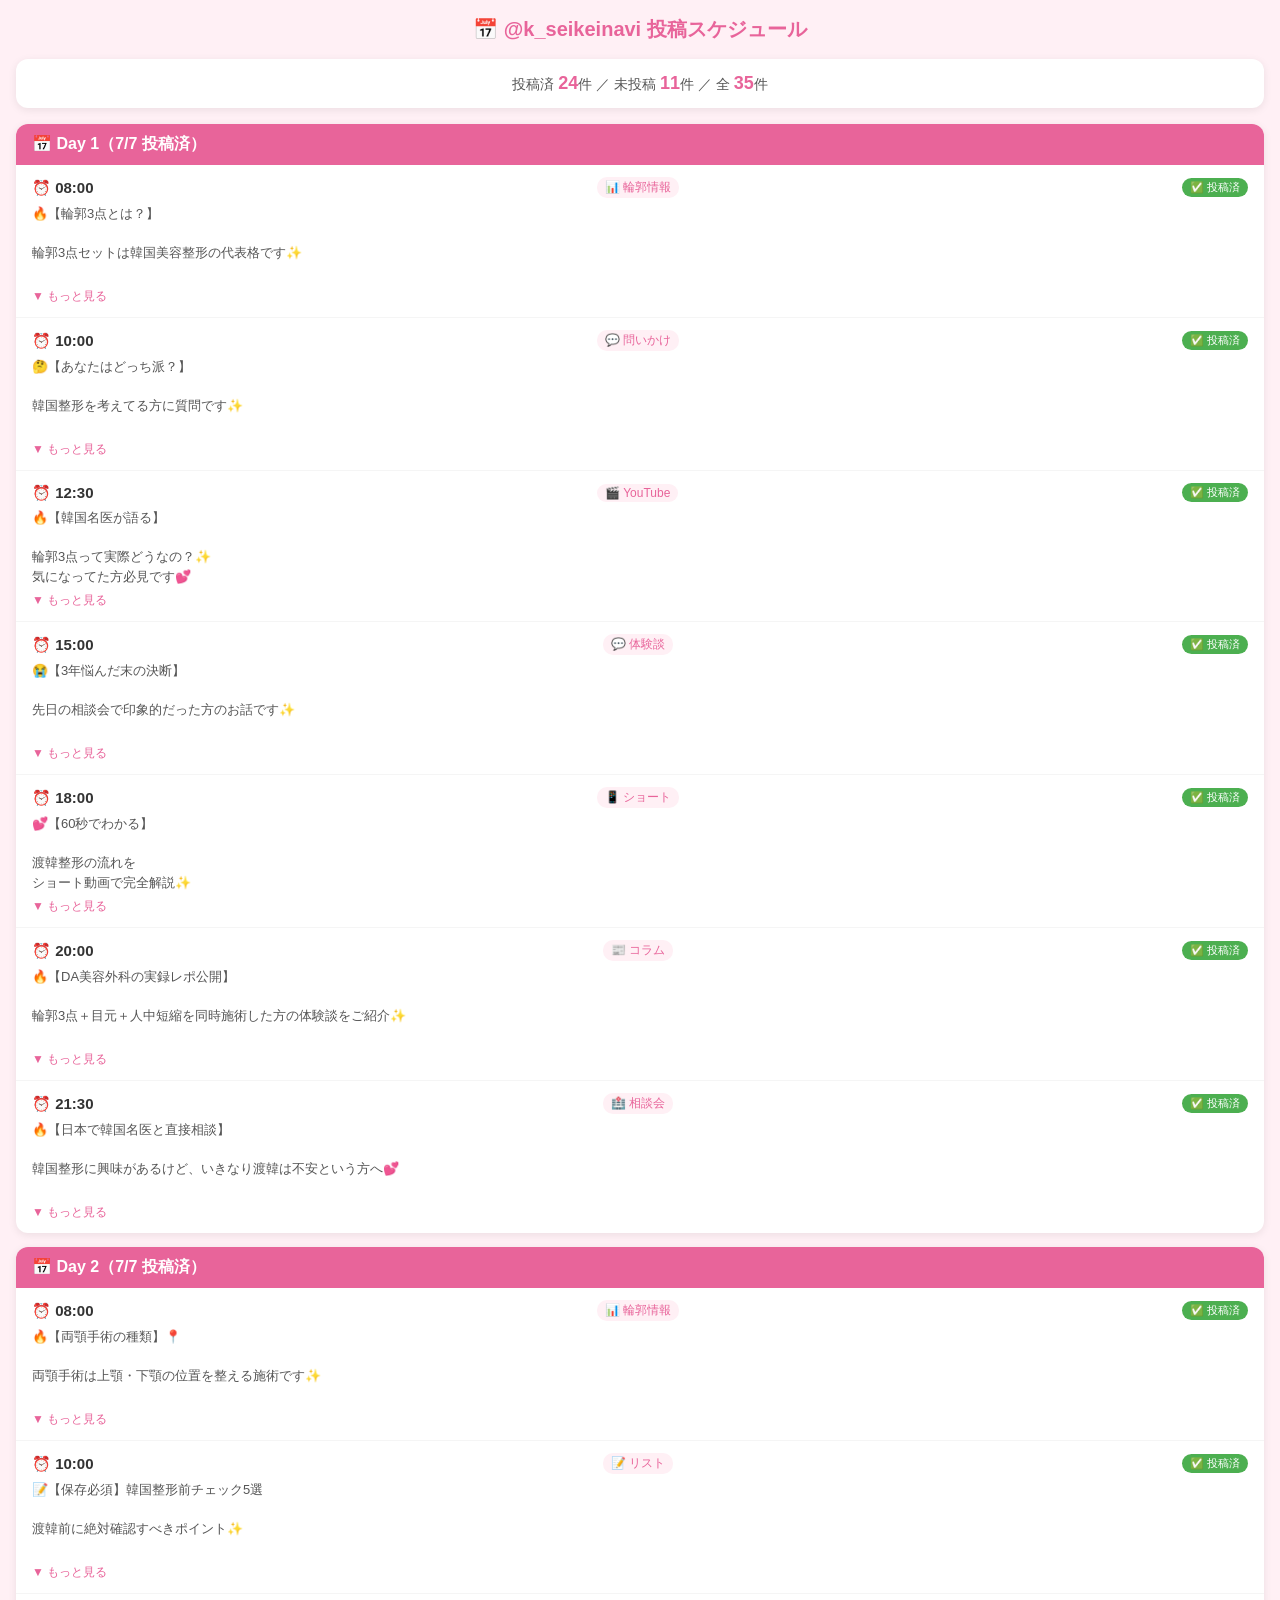
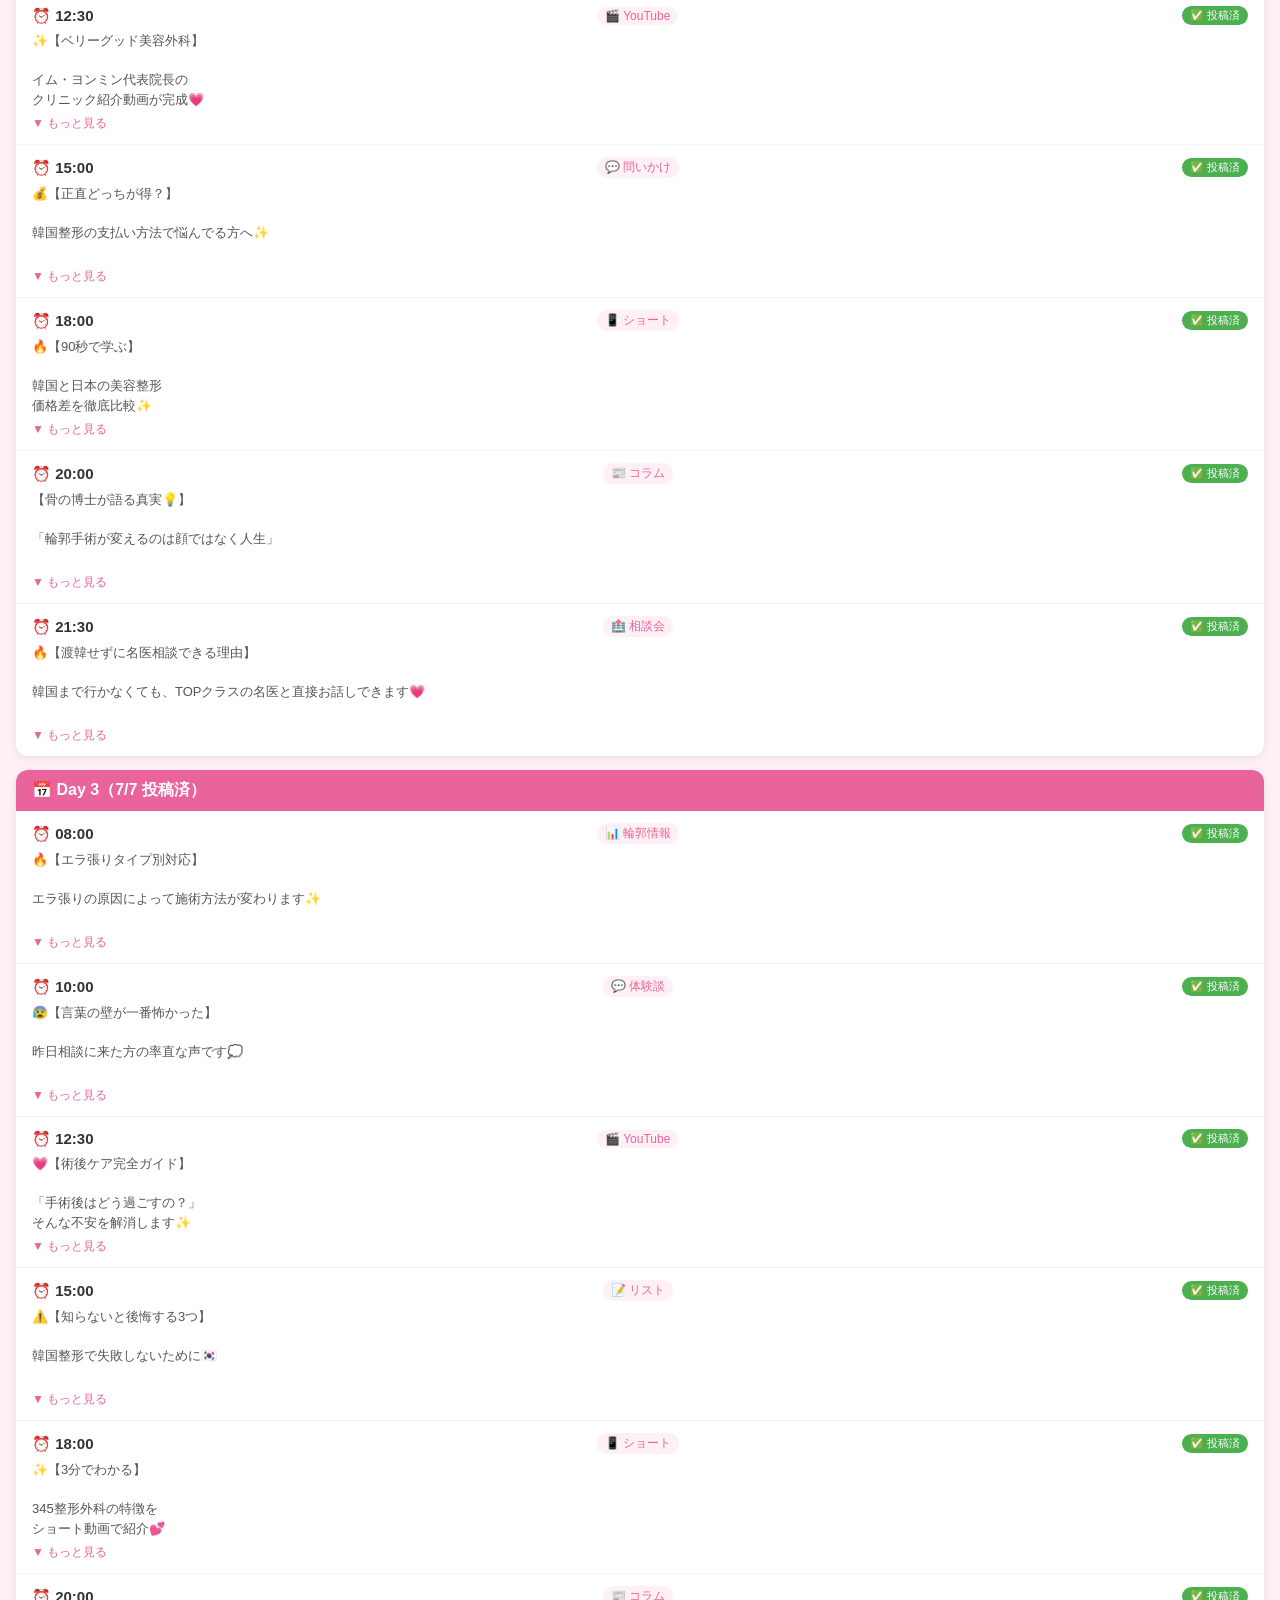
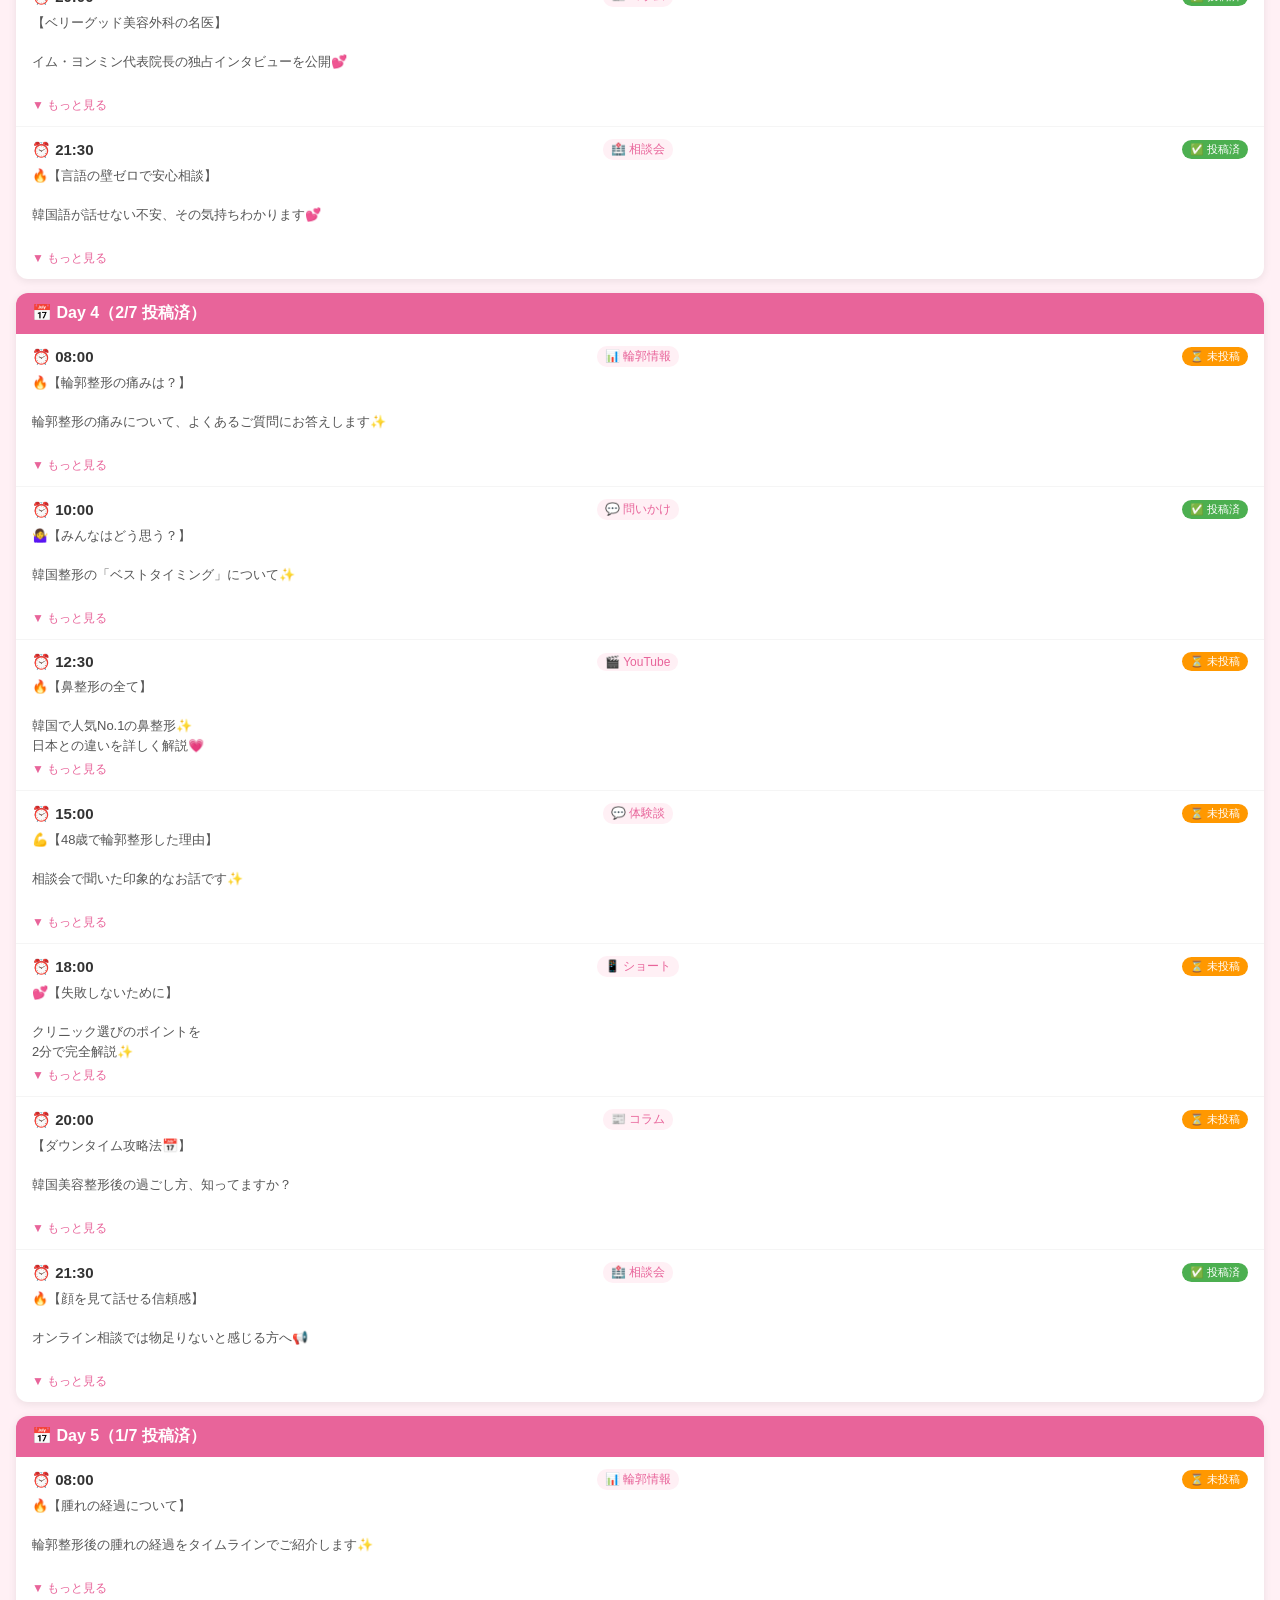
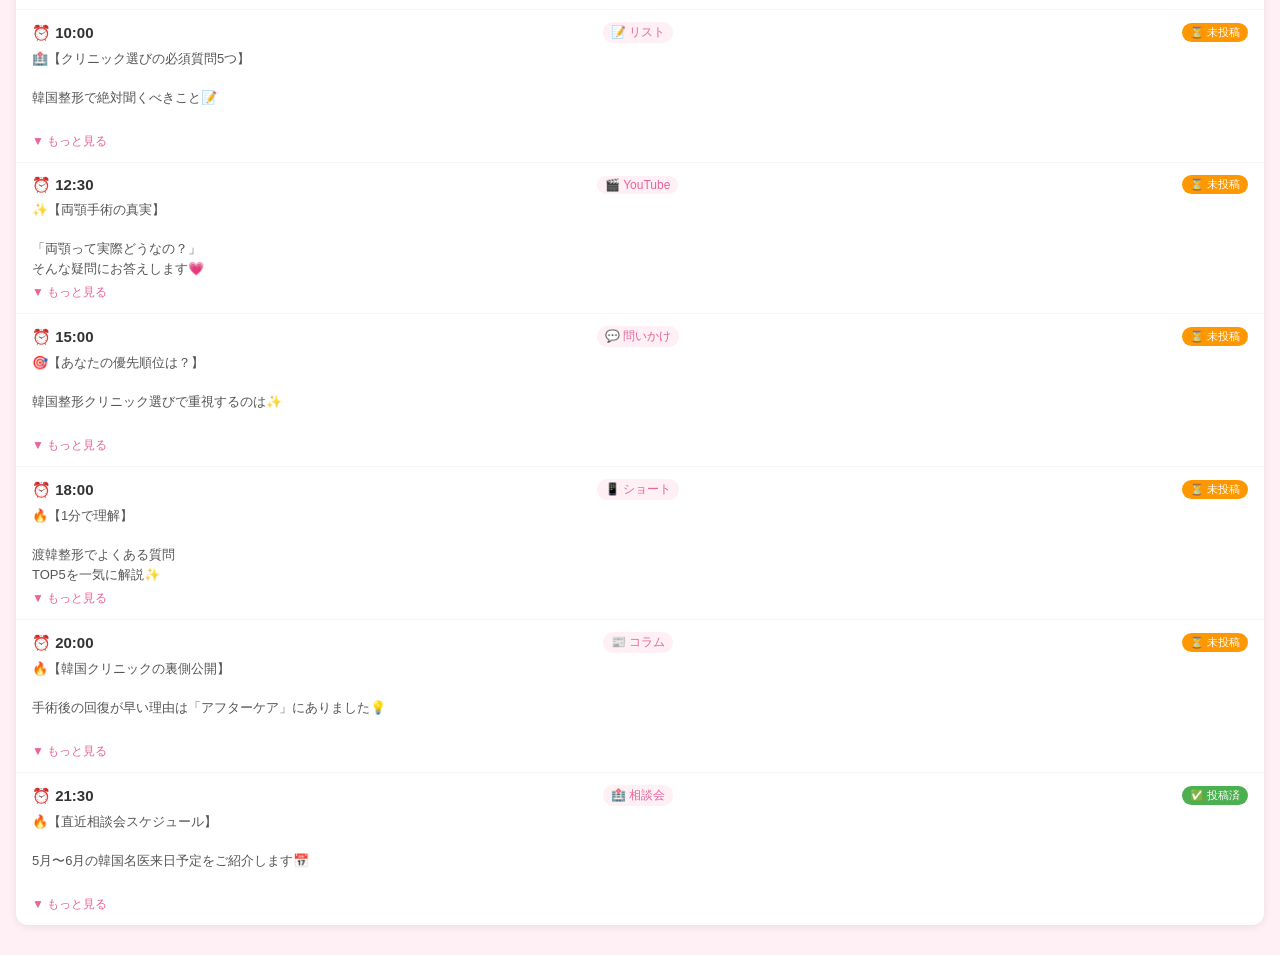
==== docs/index.html @ 0d7228eb "Add schedule viewer page for mobile" ====
<!DOCTYPE html>
<html lang="ja">
<head>
<meta charset="UTF-8">
<meta name="viewport" content="width=device-width, initial-scale=1.0">
<title>📅 投稿スケジュール - @k_seikeinavi</title>
<style>
* { margin: 0; padding: 0; box-sizing: border-box; }
body { font-family: -apple-system, BlinkMacSystemFont, sans-serif; background: #fff0f5; padding: 16px; }
h1 { font-size: 20px; text-align: center; color: #e8649a; margin-bottom: 16px; }
.summary { background: white; border-radius: 12px; padding: 14px; margin-bottom: 16px; box-shadow: 0 2px 8px rgba(0,0,0,0.08); text-align: center; font-size: 14px; color: #555; }
.summary b { color: #e8649a; font-size: 18px; }
.day { background: white; border-radius: 12px; margin-bottom: 14px; box-shadow: 0 2px 8px rgba(0,0,0,0.08); overflow: hidden; }
.day-header { background: #e8649a; color: white; padding: 10px 16px; font-size: 16px; font-weight: bold; }
.post { padding: 12px 16px; border-bottom: 1px solid #f5f5f5; }
.post:last-child { border-bottom: none; }
.post-header { display: flex; justify-content: space-between; align-items: center; margin-bottom: 6px; }
.time { font-weight: bold; color: #333; font-size: 15px; }
.type { font-size: 12px; background: #fff0f5; color: #e8649a; padding: 2px 8px; border-radius: 10px; }
.status-posted { font-size: 11px; color: white; background: #4CAF50; padding: 2px 8px; border-radius: 10px; }
.status-pending { font-size: 11px; color: white; background: #FF9800; padding: 2px 8px; border-radius: 10px; }
.text { font-size: 13px; color: #555; line-height: 1.5; white-space: pre-wrap; max-height: 80px; overflow: hidden; }
.text.expanded { max-height: none; }
.expand-btn { font-size: 12px; color: #e8649a; cursor: pointer; margin-top: 4px; display: inline-block; }
</style>
</head>
<body>
<h1>📅 @k_seikeinavi 投稿スケジュール</h1>
<div class="summary">投稿済 <b>24</b>件 ／ 未投稿 <b>11</b>件 ／ 全 <b>35</b>件</div>
<div class="day">
<div class="day-header">📅 Day 1（7/7 投稿済）</div>
<div class="post">
  <div class="post-header">
    <span class="time">⏰ 08:00</span>
    <span class="type">📊 輪郭情報</span>
    <span class="status-posted">✅ 投稿済</span>
  </div>
  <div class="text" onclick="this.classList.toggle('expanded')">🔥【輪郭3点とは？】

輪郭3点セットは韓国美容整形の代表格です✨

エラ骨・頬骨・顎先の3箇所を同時に整える施術で、小顔効果と美しいVラインが期待できます💕

✅ エラ削り（角張った顎を丸く）
✅ ...</div>
  <span class="expand-btn" onclick="this.previousElementSibling.classList.toggle('expanded')">▼ もっと見る</span>
</div>
<div class="post">
  <div class="post-header">
    <span class="time">⏰ 10:00</span>
    <span class="type">💬 問いかけ</span>
    <span class="status-posted">✅ 投稿済</span>
  </div>
  <div class="text" onclick="this.classList.toggle('expanded')">🤔【あなたはどっち派？】

韓国整形を考えてる方に質問です✨

輪郭整形で迷ってるのは
①エラの張りが気になる
②顎の長さ・形が気になる

どちらですか？

✅エラ→咬筋縮小+骨削り
✅顎→Vライン+...</div>
  <span class="expand-btn" onclick="this.previousElementSibling.classList.toggle('expanded')">▼ もっと見る</span>
</div>
<div class="post">
  <div class="post-header">
    <span class="time">⏰ 12:30</span>
    <span class="type">🎬 YouTube</span>
    <span class="status-posted">✅ 投稿済</span>
  </div>
  <div class="text" onclick="this.classList.toggle('expanded')">🔥【韓国名医が語る】

輪郭3点って実際どうなの？✨
気になってた方必見です💕

✅ パク・ジョンリム院長の詳しい解説
✅ ビフォーアフター症例も公開
✅ 日本との価格差も暴露
✅ リスクについても正...</div>
  <span class="expand-btn" onclick="this.previousElementSibling.classList.toggle('expanded')">▼ もっと見る</span>
</div>
<div class="post">
  <div class="post-header">
    <span class="time">⏰ 15:00</span>
    <span class="type">💬 体験談</span>
    <span class="status-posted">✅ 投稿済</span>
  </div>
  <div class="text" onclick="this.classList.toggle('expanded')">😭【3年悩んだ末の決断】

先日の相談会で印象的だった方のお話です✨

「鼻整形を3年間悩んでて
韓国は言葉の壁が不安で踏み出せなかった」

でも実際にパク院長と日本で直接お話しして

✅想像より丁寧...</div>
  <span class="expand-btn" onclick="this.previousElementSibling.classList.toggle('expanded')">▼ もっと見る</span>
</div>
<div class="post">
  <div class="post-header">
    <span class="time">⏰ 18:00</span>
    <span class="type">📱 ショート</span>
    <span class="status-posted">✅ 投稿済</span>
  </div>
  <div class="text" onclick="this.classList.toggle('expanded')">💕【60秒でわかる】

渡韓整形の流れを
ショート動画で完全解説✨

①事前相談
②クリニック選定  
③渡韓準備
④手術当日
⑤術後ケア

「どんな流れなのか知りたい」
そんな方にピッタリです🇰🇷
...</div>
  <span class="expand-btn" onclick="this.previousElementSibling.classList.toggle('expanded')">▼ もっと見る</span>
</div>
<div class="post">
  <div class="post-header">
    <span class="time">⏰ 20:00</span>
    <span class="type">📰 コラム</span>
    <span class="status-posted">✅ 投稿済</span>
  </div>
  <div class="text" onclick="this.classList.toggle('expanded')">🔥【DA美容外科の実録レポ公開】

輪郭3点＋目元＋人中短縮を同時施術した方の体験談をご紹介✨

✅ 手術当日の流れ詳細
✅ 実際の痛みレベル
✅ 1週間後の変化
✅ 費用の内訳まで公開

理想の輪郭...</div>
  <span class="expand-btn" onclick="this.previousElementSibling.classList.toggle('expanded')">▼ もっと見る</span>
</div>
<div class="post">
  <div class="post-header">
    <span class="time">⏰ 21:30</span>
    <span class="type">🏥 相談会</span>
    <span class="status-posted">✅ 投稿済</span>
  </div>
  <div class="text" onclick="this.classList.toggle('expanded')">🔥【日本で韓国名医と直接相談】

韓国整形に興味があるけど、いきなり渡韓は不安という方へ💕

✅ 韓国の名医が来日してカウンセリング
✅ 日本語通訳付きで言語の心配なし  
✅ 渡韓前に顔を見て信頼関...</div>
  <span class="expand-btn" onclick="this.previousElementSibling.classList.toggle('expanded')">▼ もっと見る</span>
</div>
</div>
<div class="day">
<div class="day-header">📅 Day 2（7/7 投稿済）</div>
<div class="post">
  <div class="post-header">
    <span class="time">⏰ 08:00</span>
    <span class="type">📊 輪郭情報</span>
    <span class="status-posted">✅ 投稿済</span>
  </div>
  <div class="text" onclick="this.classList.toggle('expanded')">🔥【両顎手術の種類】📍

両顎手術は上顎・下顎の位置を整える施術です✨

機能改善と美容効果の両方が期待できる高度な手術として知られています💕

✅ 上顎前方移動術（引っ込んだ上顎を前に）
✅ 下顎後...</div>
  <span class="expand-btn" onclick="this.previousElementSibling.classList.toggle('expanded')">▼ もっと見る</span>
</div>
<div class="post">
  <div class="post-header">
    <span class="time">⏰ 10:00</span>
    <span class="type">📝 リスト</span>
    <span class="status-posted">✅ 投稿済</span>
  </div>
  <div class="text" onclick="this.classList.toggle('expanded')">📝【保存必須】韓国整形前チェック5選

渡韓前に絶対確認すべきポイント✨

①院長の経歴・専門分野
②麻酔方法と回復期間
③術後検診の回数・時期
④万が一のアフターフォロー
⑤総費用（隠れ費用なし？）...</div>
  <span class="expand-btn" onclick="this.previousElementSibling.classList.toggle('expanded')">▼ もっと見る</span>
</div>
<div class="post">
  <div class="post-header">
    <span class="time">⏰ 12:30</span>
    <span class="type">🎬 YouTube</span>
    <span class="status-posted">✅ 投稿済</span>
  </div>
  <div class="text" onclick="this.classList.toggle('expanded')">✨【ベリーグッド美容外科】

イム・ヨンミン代表院長の
クリニック紹介動画が完成💗

✅ 経歴20年の実績
✅ ソウル聖母病院出身  
✅ 990万ウォンの輪郭3点セット
✅ 院内の最新設備も公開

...</div>
  <span class="expand-btn" onclick="this.previousElementSibling.classList.toggle('expanded')">▼ もっと見る</span>
</div>
<div class="post">
  <div class="post-header">
    <span class="time">⏰ 15:00</span>
    <span class="type">💬 問いかけ</span>
    <span class="status-posted">✅ 投稿済</span>
  </div>
  <div class="text" onclick="this.classList.toggle('expanded')">💰【正直どっちが得？】

韓国整形の支払い方法で悩んでる方へ✨

あなたはどっち派ですか？

①現金持参（両替の手間あり）
②カード決済（手数料かかる）

実は③事前送金という手も💡

✅為替レートが...</div>
  <span class="expand-btn" onclick="this.previousElementSibling.classList.toggle('expanded')">▼ もっと見る</span>
</div>
<div class="post">
  <div class="post-header">
    <span class="time">⏰ 18:00</span>
    <span class="type">📱 ショート</span>
    <span class="status-posted">✅ 投稿済</span>
  </div>
  <div class="text" onclick="this.classList.toggle('expanded')">🔥【90秒で学ぶ】

韓国と日本の美容整形
価格差を徹底比較✨

輪郭3点の場合：
🇰🇷韓国：990万ウォン
🇯🇵日本：1,500万ウォン

約50万円もお得な理由を
ショートでサクッと解説💡

👇動...</div>
  <span class="expand-btn" onclick="this.previousElementSibling.classList.toggle('expanded')">▼ もっと見る</span>
</div>
<div class="post">
  <div class="post-header">
    <span class="time">⏰ 20:00</span>
    <span class="type">📰 コラム</span>
    <span class="status-posted">✅ 投稿済</span>
  </div>
  <div class="text" onclick="this.classList.toggle('expanded')">【骨の博士が語る真実💡】

「輪郭手術が変えるのは顔ではなく人生」

345整形外科パク・ジョンリム代表院長のインタビュー第2弾をお届け🇰🇷

✅ 両顎手術の本当の意味
✅ 患者様への想い
✅ 20年...</div>
  <span class="expand-btn" onclick="this.previousElementSibling.classList.toggle('expanded')">▼ もっと見る</span>
</div>
<div class="post">
  <div class="post-header">
    <span class="time">⏰ 21:30</span>
    <span class="type">🏥 相談会</span>
    <span class="status-posted">✅ 投稿済</span>
  </div>
  <div class="text" onclick="this.classList.toggle('expanded')">🔥【渡韓せずに名医相談できる理由】

韓国まで行かなくても、TOPクラスの名医と直接お話しできます💗

✅ 提携クリニック7院の名医が来日
✅ パク・ジョンリム院長（骨の博士）
✅ イム・ヨンミン院長...</div>
  <span class="expand-btn" onclick="this.previousElementSibling.classList.toggle('expanded')">▼ もっと見る</span>
</div>
</div>
<div class="day">
<div class="day-header">📅 Day 3（7/7 投稿済）</div>
<div class="post">
  <div class="post-header">
    <span class="time">⏰ 08:00</span>
    <span class="type">📊 輪郭情報</span>
    <span class="status-posted">✅ 投稿済</span>
  </div>
  <div class="text" onclick="this.classList.toggle('expanded')">🔥【エラ張りタイプ別対応】

エラ張りの原因によって施術方法が変わります✨

骨格かそれとも筋肉か？まずは原因特定が大切です💕

✅ 骨格性エラ張り→エラ削り施術
✅ 筋肉性エラ張り→ボトックス注射
...</div>
  <span class="expand-btn" onclick="this.previousElementSibling.classList.toggle('expanded')">▼ もっと見る</span>
</div>
<div class="post">
  <div class="post-header">
    <span class="time">⏰ 10:00</span>
    <span class="type">💬 体験談</span>
    <span class="status-posted">✅ 投稿済</span>
  </div>
  <div class="text" onclick="this.classList.toggle('expanded')">😰【言葉の壁が一番怖かった】

昨日相談に来た方の率直な声です💭

「韓国語できないから
痛みを伝えられなかったらどうしよう」

その不安、めっちゃわかります😢

でも実際は
✅日本語通訳が24時間同...</div>
  <span class="expand-btn" onclick="this.previousElementSibling.classList.toggle('expanded')">▼ もっと見る</span>
</div>
<div class="post">
  <div class="post-header">
    <span class="time">⏰ 12:30</span>
    <span class="type">🎬 YouTube</span>
    <span class="status-posted">✅ 投稿済</span>
  </div>
  <div class="text" onclick="this.classList.toggle('expanded')">💗【術後ケア完全ガイド】

「手術後はどう過ごすの？」
そんな不安を解消します✨

✅ 腫れのピークと回復期間
✅ 食事で気をつけること
✅ 痛み止めの使い方
✅ 帰国後のフォロー体制

48歳で輪郭...</div>
  <span class="expand-btn" onclick="this.previousElementSibling.classList.toggle('expanded')">▼ もっと見る</span>
</div>
<div class="post">
  <div class="post-header">
    <span class="time">⏰ 15:00</span>
    <span class="type">📝 リスト</span>
    <span class="status-posted">✅ 投稿済</span>
  </div>
  <div class="text" onclick="this.classList.toggle('expanded')">⚠️【知らないと後悔する3つ】

韓国整形で失敗しないために🇰🇷

①安いクリニック＝技術が劣る？
→経験豊富な院長なら適正価格です

②日本より雑？
→提携クリニックは日本以上に丁寧

③アフターが...</div>
  <span class="expand-btn" onclick="this.previousElementSibling.classList.toggle('expanded')">▼ もっと見る</span>
</div>
<div class="post">
  <div class="post-header">
    <span class="time">⏰ 18:00</span>
    <span class="type">📱 ショート</span>
    <span class="status-posted">✅ 投稿済</span>
  </div>
  <div class="text" onclick="this.classList.toggle('expanded')">✨【3分でわかる】

345整形外科の特徴を
ショート動画で紹介💕

パク・ジョンリム代表院長は
「骨の博士」として有名🏥

✅ 輪郭両顎の専門医
✅ 20年以上の経歴
✅ 安全性へのこだわり

👇今...</div>
  <span class="expand-btn" onclick="this.previousElementSibling.classList.toggle('expanded')">▼ もっと見る</span>
</div>
<div class="post">
  <div class="post-header">
    <span class="time">⏰ 20:00</span>
    <span class="type">📰 コラム</span>
    <span class="status-posted">✅ 投稿済</span>
  </div>
  <div class="text" onclick="this.classList.toggle('expanded')">【ベリーグッド美容外科の名医】

イム・ヨンミン代表院長の独占インタビューを公開💕

✅ 20年以上の豊富な経歴
✅ ソウル聖母病院出身の実力
✅ 患者様に寄り添う診療方針
✅ 安全な手術へのこだわり...</div>
  <span class="expand-btn" onclick="this.previousElementSibling.classList.toggle('expanded')">▼ もっと見る</span>
</div>
<div class="post">
  <div class="post-header">
    <span class="time">⏰ 21:30</span>
    <span class="type">🏥 相談会</span>
    <span class="status-posted">✅ 投稿済</span>
  </div>
  <div class="text" onclick="this.classList.toggle('expanded')">🔥【言語の壁ゼロで安心相談】

韓国語が話せない不安、その気持ちわかります💕

✅ 専門通訳スタッフが完全サポート
✅ 細かいニュアンスまで正確に伝達
✅ 医療用語も分かりやすく翻訳
✅ 質問や不安も...</div>
  <span class="expand-btn" onclick="this.previousElementSibling.classList.toggle('expanded')">▼ もっと見る</span>
</div>
</div>
<div class="day">
<div class="day-header">📅 Day 4（2/7 投稿済）</div>
<div class="post">
  <div class="post-header">
    <span class="time">⏰ 08:00</span>
    <span class="type">📊 輪郭情報</span>
    <span class="status-pending">⏳ 未投稿</span>
  </div>
  <div class="text" onclick="this.classList.toggle('expanded')">🔥【輪郭整形の痛みは？】

輪郭整形の痛みについて、よくあるご質問にお答えします✨

全身麻酔下での施術のため、術中の痛みはありません💕

✅ 術後1〜3日：中程度の痛み
✅ 鎮痛剤で管理可能なレベル...</div>
  <span class="expand-btn" onclick="this.previousElementSibling.classList.toggle('expanded')">▼ もっと見る</span>
</div>
<div class="post">
  <div class="post-header">
    <span class="time">⏰ 10:00</span>
    <span class="type">💬 問いかけ</span>
    <span class="status-posted">✅ 投稿済</span>
  </div>
  <div class="text" onclick="this.classList.toggle('expanded')">🤷‍♀️【みんなはどう思う？】

韓国整形の「ベストタイミング」について✨

あなたはいつが良いと思いますか？

①春（新生活前にリセット）
②夏（長期休暇でゆっくり）
③秋（涼しくて回復しやすい）
...</div>
  <span class="expand-btn" onclick="this.previousElementSibling.classList.toggle('expanded')">▼ もっと見る</span>
</div>
<div class="post">
  <div class="post-header">
    <span class="time">⏰ 12:30</span>
    <span class="type">🎬 YouTube</span>
    <span class="status-pending">⏳ 未投稿</span>
  </div>
  <div class="text" onclick="this.classList.toggle('expanded')">🔥【鼻整形の全て】

韓国で人気No.1の鼻整形✨
日本との違いを詳しく解説💗

✅ 韓国特有の技術とは
✅ ダウンタイムの過ごし方
✅ 自然な仕上がりの秘密
✅ 名医による症例紹介

「鼻を高くした...</div>
  <span class="expand-btn" onclick="this.previousElementSibling.classList.toggle('expanded')">▼ もっと見る</span>
</div>
<div class="post">
  <div class="post-header">
    <span class="time">⏰ 15:00</span>
    <span class="type">💬 体験談</span>
    <span class="status-pending">⏳ 未投稿</span>
  </div>
  <div class="text" onclick="this.classList.toggle('expanded')">💪【48歳で輪郭整形した理由】

相談会で聞いた印象的なお話です✨

「もう年だから整形なんて」
って思ってたけど

✅子育てがひと段落
✅自分の時間ができた
✅コンプレックスから解放されたい

「年...</div>
  <span class="expand-btn" onclick="this.previousElementSibling.classList.toggle('expanded')">▼ もっと見る</span>
</div>
<div class="post">
  <div class="post-header">
    <span class="time">⏰ 18:00</span>
    <span class="type">📱 ショート</span>
    <span class="status-pending">⏳ 未投稿</span>
  </div>
  <div class="text" onclick="this.classList.toggle('expanded')">💕【失敗しないために】

クリニック選びのポイントを
2分で完全解説✨

✅ 院長の経歴チェック方法
✅ 設備の見極め方
✅ カウンセリング時の質問例
✅ アフターケア体制の確認

後悔しない選択のた...</div>
  <span class="expand-btn" onclick="this.previousElementSibling.classList.toggle('expanded')">▼ もっと見る</span>
</div>
<div class="post">
  <div class="post-header">
    <span class="time">⏰ 20:00</span>
    <span class="type">📰 コラム</span>
    <span class="status-pending">⏳ 未投稿</span>
  </div>
  <div class="text" onclick="this.classList.toggle('expanded')">【ダウンタイム攻略法📅】

韓国美容整形後の過ごし方、知ってますか？

✅ 腫れを早く引かせるコツ
✅ 食事で気をつけること
✅ 睡眠時の注意点
✅ 外出時のマストアイテム

初めての渡韓整形で不安な...</div>
  <span class="expand-btn" onclick="this.previousElementSibling.classList.toggle('expanded')">▼ もっと見る</span>
</div>
<div class="post">
  <div class="post-header">
    <span class="time">⏰ 21:30</span>
    <span class="type">🏥 相談会</span>
    <span class="status-posted">✅ 投稿済</span>
  </div>
  <div class="text" onclick="this.classList.toggle('expanded')">🔥【顔を見て話せる信頼感】

オンライン相談では物足りないと感じる方へ📢

✅ 実際に顔を合わせて相談できる
✅ 院長の人柄や雰囲気を直接確認
✅ 手術方法を模型で詳しく説明
✅ 施術部位を実際に触っ...</div>
  <span class="expand-btn" onclick="this.previousElementSibling.classList.toggle('expanded')">▼ もっと見る</span>
</div>
</div>
<div class="day">
<div class="day-header">📅 Day 5（1/7 投稿済）</div>
<div class="post">
  <div class="post-header">
    <span class="time">⏰ 08:00</span>
    <span class="type">📊 輪郭情報</span>
    <span class="status-pending">⏳ 未投稿</span>
  </div>
  <div class="text" onclick="this.classList.toggle('expanded')">🔥【腫れの経過について】

輪郭整形後の腫れの経過をタイムラインでご紹介します✨

個人差はありますが、一般的な回復過程です💕

✅ 1〜3日：ピーク時の腫れ
✅ 1週間：約50%軽減
✅ 1ヶ月：約...</div>
  <span class="expand-btn" onclick="this.previousElementSibling.classList.toggle('expanded')">▼ もっと見る</span>
</div>
<div class="post">
  <div class="post-header">
    <span class="time">⏰ 10:00</span>
    <span class="type">📝 リスト</span>
    <span class="status-pending">⏳ 未投稿</span>
  </div>
  <div class="text" onclick="this.classList.toggle('expanded')">🏥【クリニック選びの必須質問5つ】

韓国整形で絶対聞くべきこと📝

①年間症例数は？
②この施術の経験年数は？
③麻酔科医は常駐？
④術後の腫れピークはいつ？
⑤万が一の修正保証は？

これ聞いて嫌...</div>
  <span class="expand-btn" onclick="this.previousElementSibling.classList.toggle('expanded')">▼ もっと見る</span>
</div>
<div class="post">
  <div class="post-header">
    <span class="time">⏰ 12:30</span>
    <span class="type">🎬 YouTube</span>
    <span class="status-pending">⏳ 未投稿</span>
  </div>
  <div class="text" onclick="this.classList.toggle('expanded')">✨【両顎手術の真実】

「両顎って実際どうなの？」
そんな疑問にお答えします💗

✅ 適応となる症状
✅ 手術の流れと時間
✅ 回復期間とケア方法
✅ ビフォーアフター症例

パク・ジョンリム院長の
...</div>
  <span class="expand-btn" onclick="this.previousElementSibling.classList.toggle('expanded')">▼ もっと見る</span>
</div>
<div class="post">
  <div class="post-header">
    <span class="time">⏰ 15:00</span>
    <span class="type">💬 問いかけ</span>
    <span class="status-pending">⏳ 未投稿</span>
  </div>
  <div class="text" onclick="this.classList.toggle('expanded')">🎯【あなたの優先順位は？】

韓国整形クリニック選びで重視するのは✨

どれが一番大事ですか？

①価格の安さ
②院長の技術・経験
③日本語サポートの充実
④立地・アクセスの良さ

みんなの意見が知り...</div>
  <span class="expand-btn" onclick="this.previousElementSibling.classList.toggle('expanded')">▼ もっと見る</span>
</div>
<div class="post">
  <div class="post-header">
    <span class="time">⏰ 18:00</span>
    <span class="type">📱 ショート</span>
    <span class="status-pending">⏳ 未投稿</span>
  </div>
  <div class="text" onclick="this.classList.toggle('expanded')">🔥【1分で理解】

渡韓整形でよくある質問
TOP5を一気に解説✨

①言語の壁は大丈夫？
②支払い方法は？
③術後のフォローは？
④帰国のタイミングは？
⑤トラブル時の対応は？

全て答えます💕

...</div>
  <span class="expand-btn" onclick="this.previousElementSibling.classList.toggle('expanded')">▼ もっと見る</span>
</div>
<div class="post">
  <div class="post-header">
    <span class="time">⏰ 20:00</span>
    <span class="type">📰 コラム</span>
    <span class="status-pending">⏳ 未投稿</span>
  </div>
  <div class="text" onclick="this.classList.toggle('expanded')">🔥【韓国クリニックの裏側公開】

手術後の回復が早い理由は「アフターケア」にありました💡

✅ 韓国独自のケア技術
✅ 最新機器による施術
✅ 日本との違いとは？
✅ 快適なダウンタイムの秘密

韓国...</div>
  <span class="expand-btn" onclick="this.previousElementSibling.classList.toggle('expanded')">▼ もっと見る</span>
</div>
<div class="post">
  <div class="post-header">
    <span class="time">⏰ 21:30</span>
    <span class="type">🏥 相談会</span>
    <span class="status-posted">✅ 投稿済</span>
  </div>
  <div class="text" onclick="this.classList.toggle('expanded')">🔥【直近相談会スケジュール】

5月〜6月の韓国名医来日予定をご紹介します📅

✅ 5/24 現代美学美容整形外科（東京）
✅ 5/30 DA美容外科（東京）  
✅ 6/7 ドリーム整形外科（東京）...</div>
  <span class="expand-btn" onclick="this.previousElementSibling.classList.toggle('expanded')">▼ もっと見る</span>
</div>
</div>

<script>
document.querySelectorAll('.expand-btn').forEach(btn => {
  btn.addEventListener('click', () => {
    const text = btn.previousElementSibling;
    text.classList.toggle('expanded');
    btn.textContent = text.classList.contains('expanded') ? '▲ 閉じる' : '▼ もっと見る';
  });
});
</script>
</body>
</html>
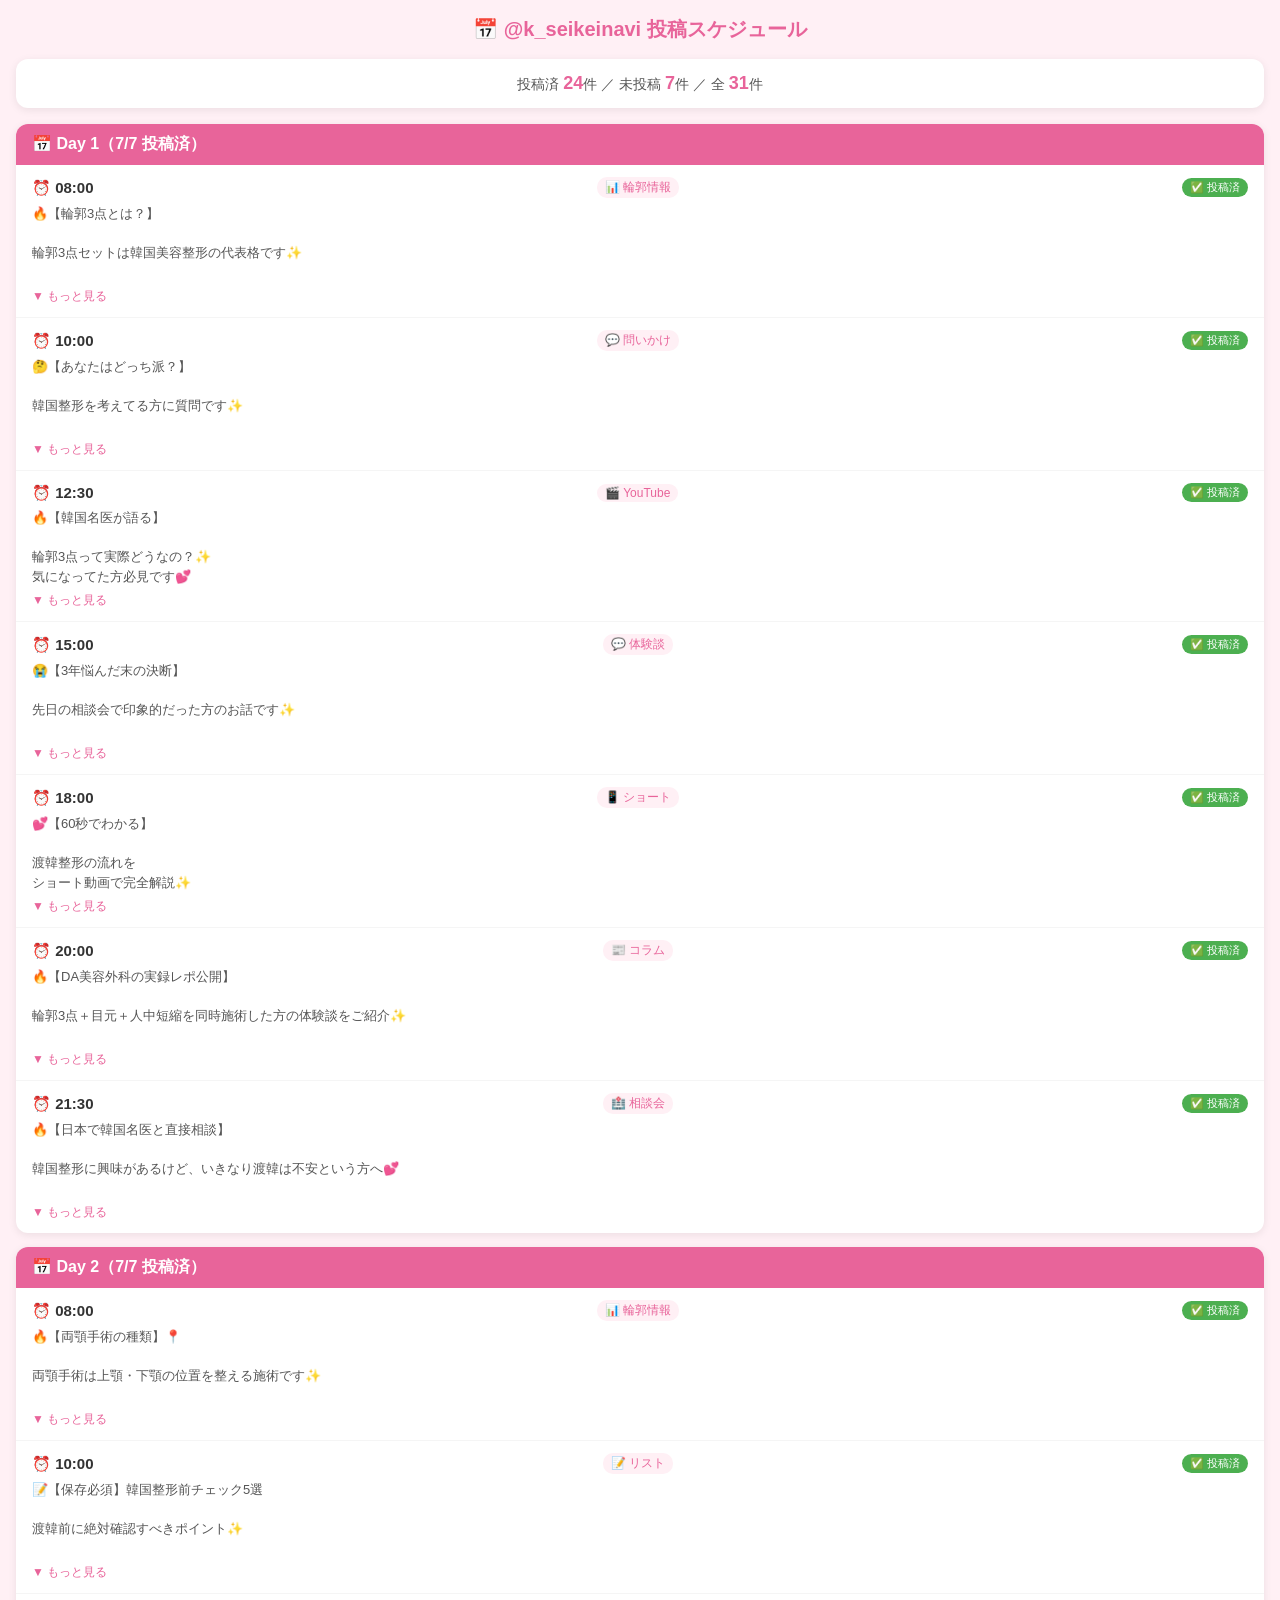
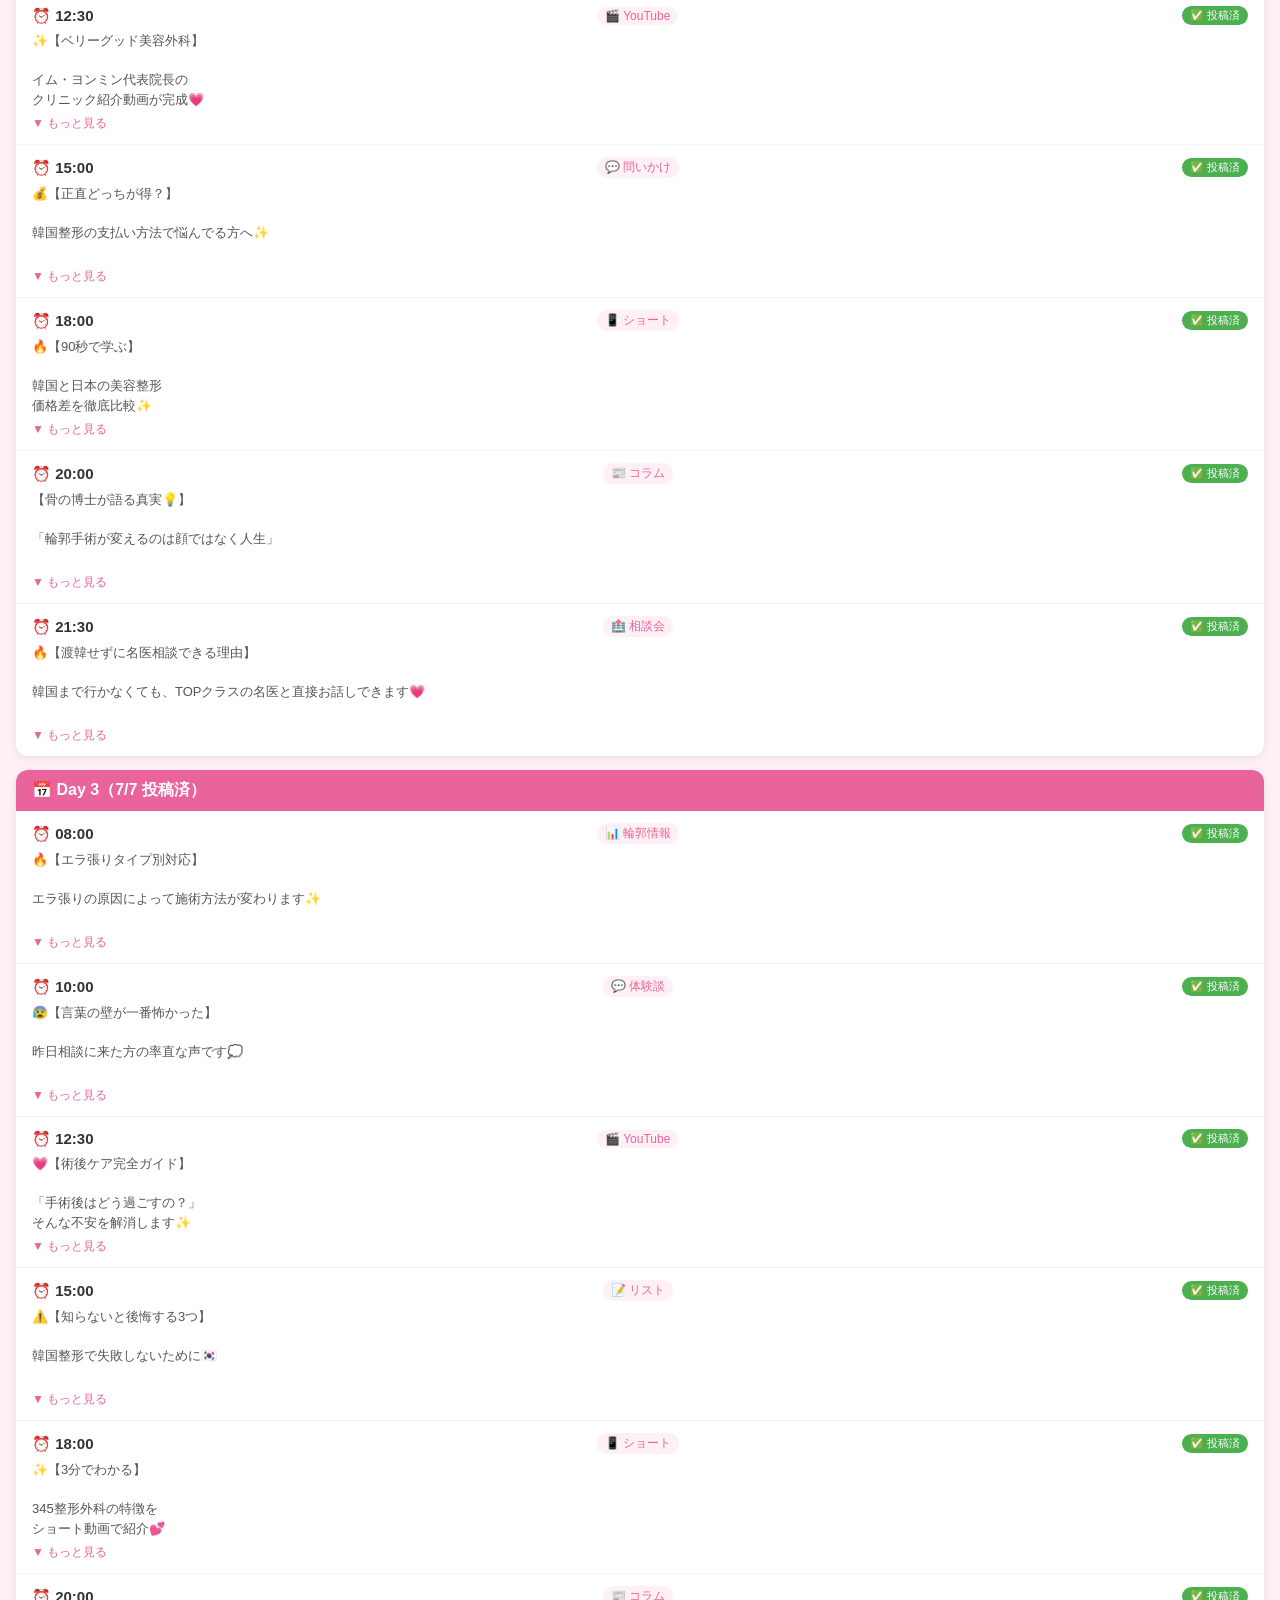
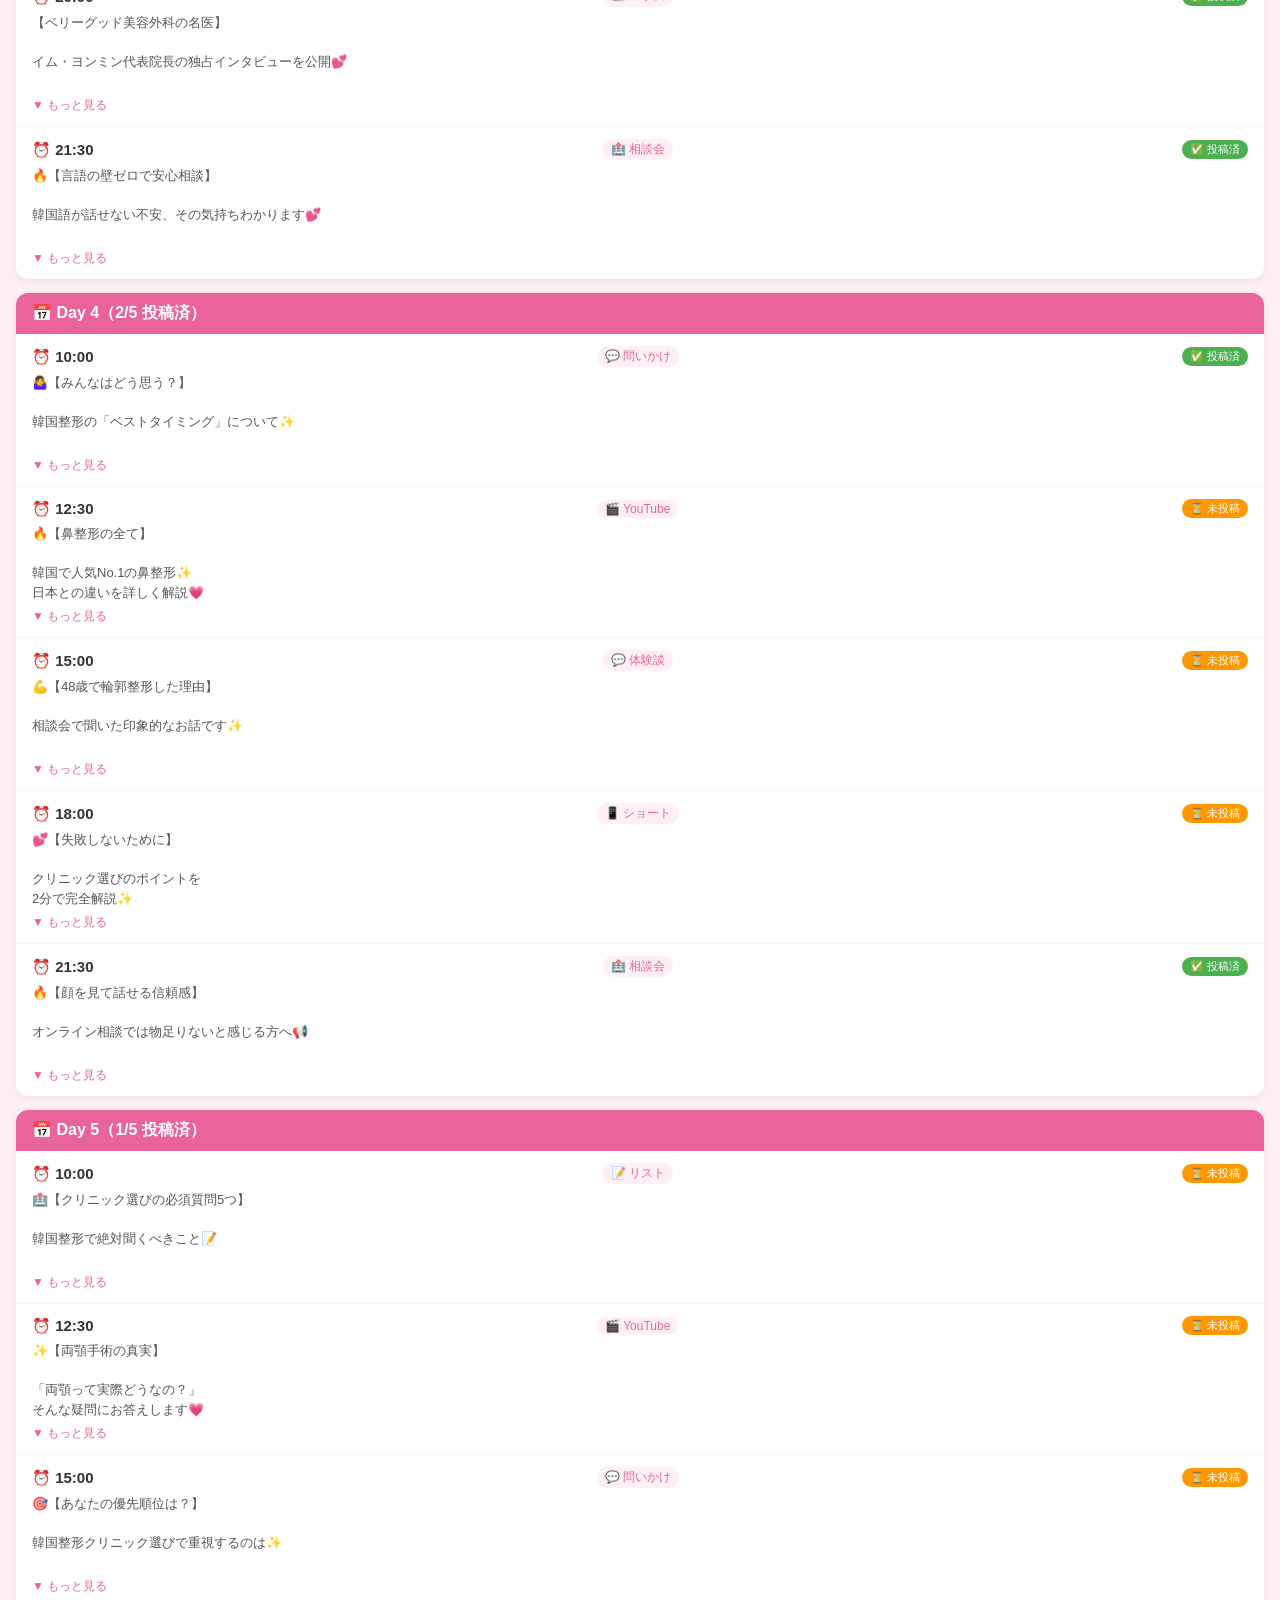
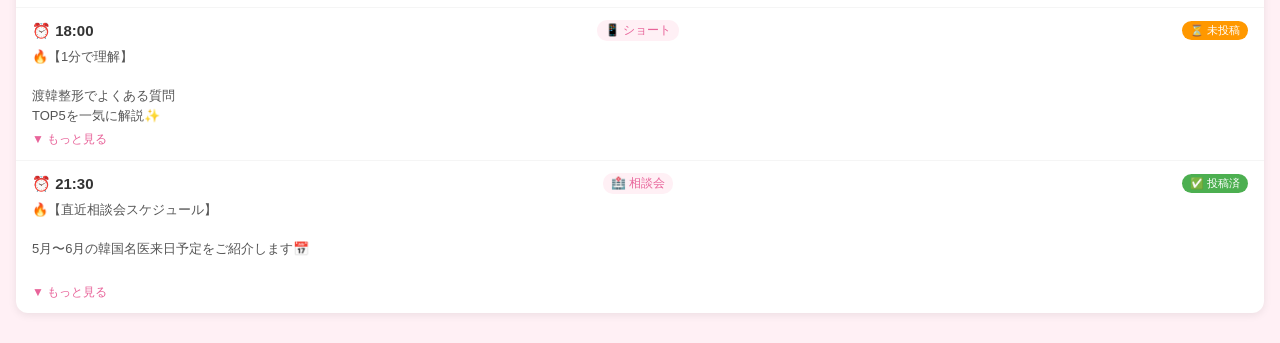
==== commit c7f74e29: "Fix: align queue with new 5-post schedule" ====
--- a/docs/index.html
+++ b/docs/index.html
@@ -26,7 +26,7 @@
 </head>
 <body>
 <h1>📅 @k_seikeinavi 投稿スケジュール</h1>
-<div class="summary">投稿済 <b>24</b>件 ／ 未投稿 <b>11</b>件 ／ 全 <b>35</b>件</div>
+<div class="summary">投稿済 <b>24</b>件 ／ 未投稿 <b>7</b>件 ／ 全 <b>31</b>件</div>
 <div class="day">
 <div class="day-header">📅 Day 1（7/7 投稿済）</div>
 <div class="post">
@@ -415,23 +415,7 @@
 </div>
 </div>
 <div class="day">
-<div class="day-header">📅 Day 4（2/7 投稿済）</div>
-<div class="post">
-  <div class="post-header">
-    <span class="time">⏰ 08:00</span>
-    <span class="type">📊 輪郭情報</span>
-    <span class="status-pending">⏳ 未投稿</span>
-  </div>
-  <div class="text" onclick="this.classList.toggle('expanded')">🔥【輪郭整形の痛みは？】
-
-輪郭整形の痛みについて、よくあるご質問にお答えします✨
-
-全身麻酔下での施術のため、術中の痛みはありません💕
-
-✅ 術後1〜3日：中程度の痛み
-✅ 鎮痛剤で管理可能なレベル...</div>
-  <span class="expand-btn" onclick="this.previousElementSibling.classList.toggle('expanded')">▼ もっと見る</span>
-</div>
+<div class="day-header">📅 Day 4（2/5 投稿済）</div>
 <div class="post">
   <div class="post-header">
     <span class="time">⏰ 10:00</span>
@@ -510,24 +494,6 @@
 </div>
 <div class="post">
   <div class="post-header">
-    <span class="time">⏰ 20:00</span>
-    <span class="type">📰 コラム</span>
-    <span class="status-pending">⏳ 未投稿</span>
-  </div>
-  <div class="text" onclick="this.classList.toggle('expanded')">【ダウンタイム攻略法📅】
-
-韓国美容整形後の過ごし方、知ってますか？
-
-✅ 腫れを早く引かせるコツ
-✅ 食事で気をつけること
-✅ 睡眠時の注意点
-✅ 外出時のマストアイテム
-
-初めての渡韓整形で不安な...</div>
-  <span class="expand-btn" onclick="this.previousElementSibling.classList.toggle('expanded')">▼ もっと見る</span>
-</div>
-<div class="post">
-  <div class="post-header">
     <span class="time">⏰ 21:30</span>
     <span class="type">🏥 相談会</span>
     <span class="status-posted">✅ 投稿済</span>
@@ -544,24 +510,7 @@
 </div>
 </div>
 <div class="day">
-<div class="day-header">📅 Day 5（1/7 投稿済）</div>
-<div class="post">
-  <div class="post-header">
-    <span class="time">⏰ 08:00</span>
-    <span class="type">📊 輪郭情報</span>
-    <span class="status-pending">⏳ 未投稿</span>
-  </div>
-  <div class="text" onclick="this.classList.toggle('expanded')">🔥【腫れの経過について】
-
-輪郭整形後の腫れの経過をタイムラインでご紹介します✨
-
-個人差はありますが、一般的な回復過程です💕
-
-✅ 1〜3日：ピーク時の腫れ
-✅ 1週間：約50%軽減
-✅ 1ヶ月：約...</div>
-  <span class="expand-btn" onclick="this.previousElementSibling.classList.toggle('expanded')">▼ もっと見る</span>
-</div>
+<div class="day-header">📅 Day 5（1/5 投稿済）</div>
 <div class="post">
   <div class="post-header">
     <span class="time">⏰ 10:00</span>
@@ -641,24 +590,6 @@
 全て答えます💕
 
 ...</div>
-  <span class="expand-btn" onclick="this.previousElementSibling.classList.toggle('expanded')">▼ もっと見る</span>
-</div>
-<div class="post">
-  <div class="post-header">
-    <span class="time">⏰ 20:00</span>
-    <span class="type">📰 コラム</span>
-    <span class="status-pending">⏳ 未投稿</span>
-  </div>
-  <div class="text" onclick="this.classList.toggle('expanded')">🔥【韓国クリニックの裏側公開】
-
-手術後の回復が早い理由は「アフターケア」にありました💡
-
-✅ 韓国独自のケア技術
-✅ 最新機器による施術
-✅ 日本との違いとは？
-✅ 快適なダウンタイムの秘密
-
-韓国...</div>
   <span class="expand-btn" onclick="this.previousElementSibling.classList.toggle('expanded')">▼ もっと見る</span>
 </div>
 <div class="post">
